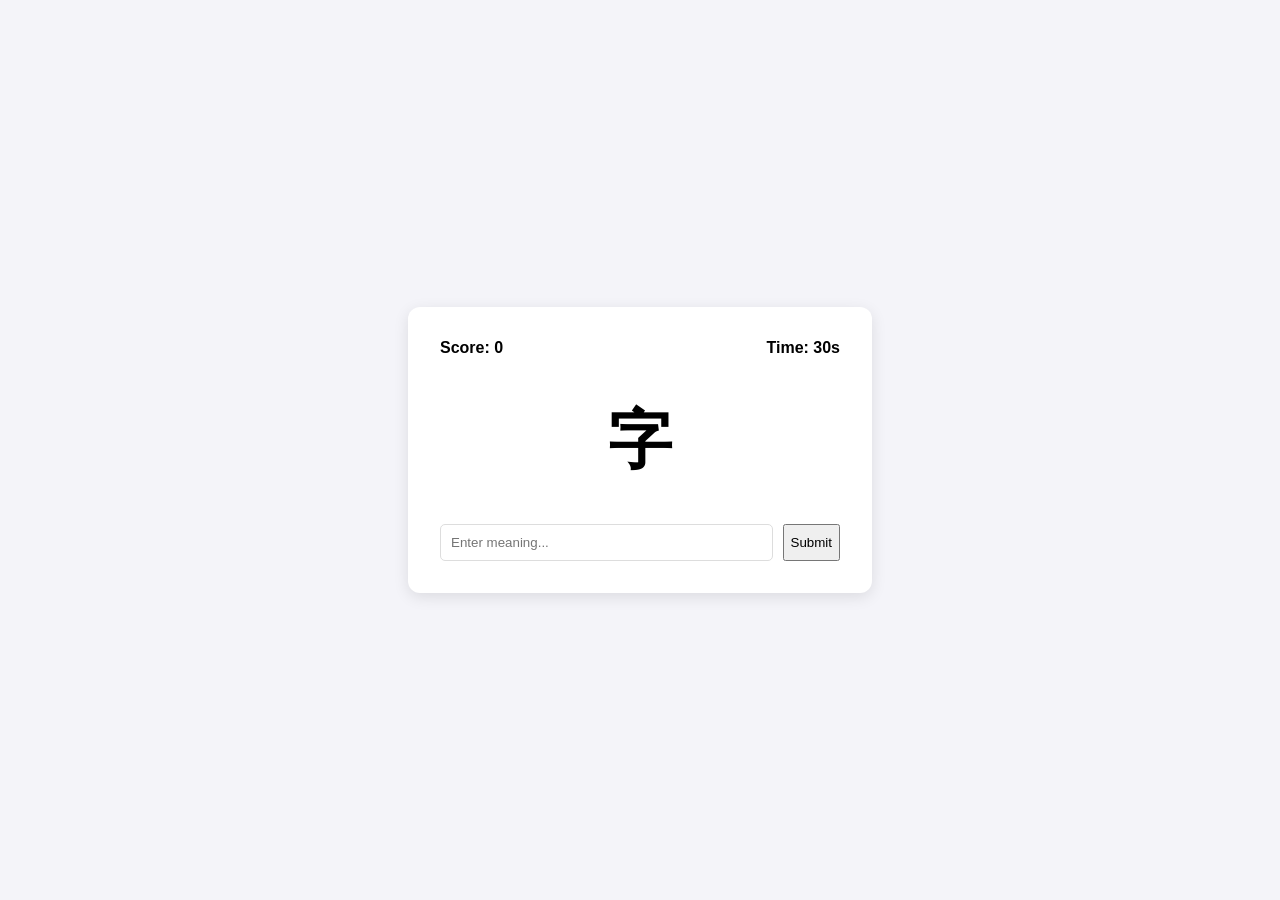
==== index.html @ f45f317e "worked on frontend" ====
<!DOCTYPE html>
<html lang="en">
<head>
    <link rel="stylesheet" href="style.css">
</head>
<body>
    <main class="game-container">
        <header class="status-bar">
            <div id="score">Score: 0</div>
            <div id="timer">Time: 30s</div>
        </header>

        <section class="display-area">
            <h1 id="kanji-display">字</h1>
        </section>

        <section class="input-area">
            <input type="text" id="user-input" placeholder="Enter meaning...">
            <button id="submit-btn">Submit</button>
        </section>
    </main>
</body>
</html>
---- style.css ----
/* Reset basic margins */
body {
    margin: 0;
    display: flex;
    justify-content: center;
    align-items: center;
    height: 100vh;
    background-color: #f4f4f9;
    font-family: sans-serif;
}

/* The central game container */
.game-container {
    width: 90%;
    max-width: 400px;
    background: white;
    padding: 2rem;
    border-radius: 12px;
    box-shadow: 0 4px 15px rgba(0,0,0,0.1);
    display: flex;
    flex-direction: column;
    gap: 20px;
}

.status-bar {
    display: flex;
    justify-content: space-between;
    font-weight: bold;
}

#kanji-display {
    font-size: 4rem;
    text-align: center;
    margin: 20px 0;
}

.input-area {
    display: flex;
    gap: 10px;
}

input {
    flex-grow: 1;
    padding: 10px;
    border: 1px solid #ddd;
    border-radius: 5px;
}
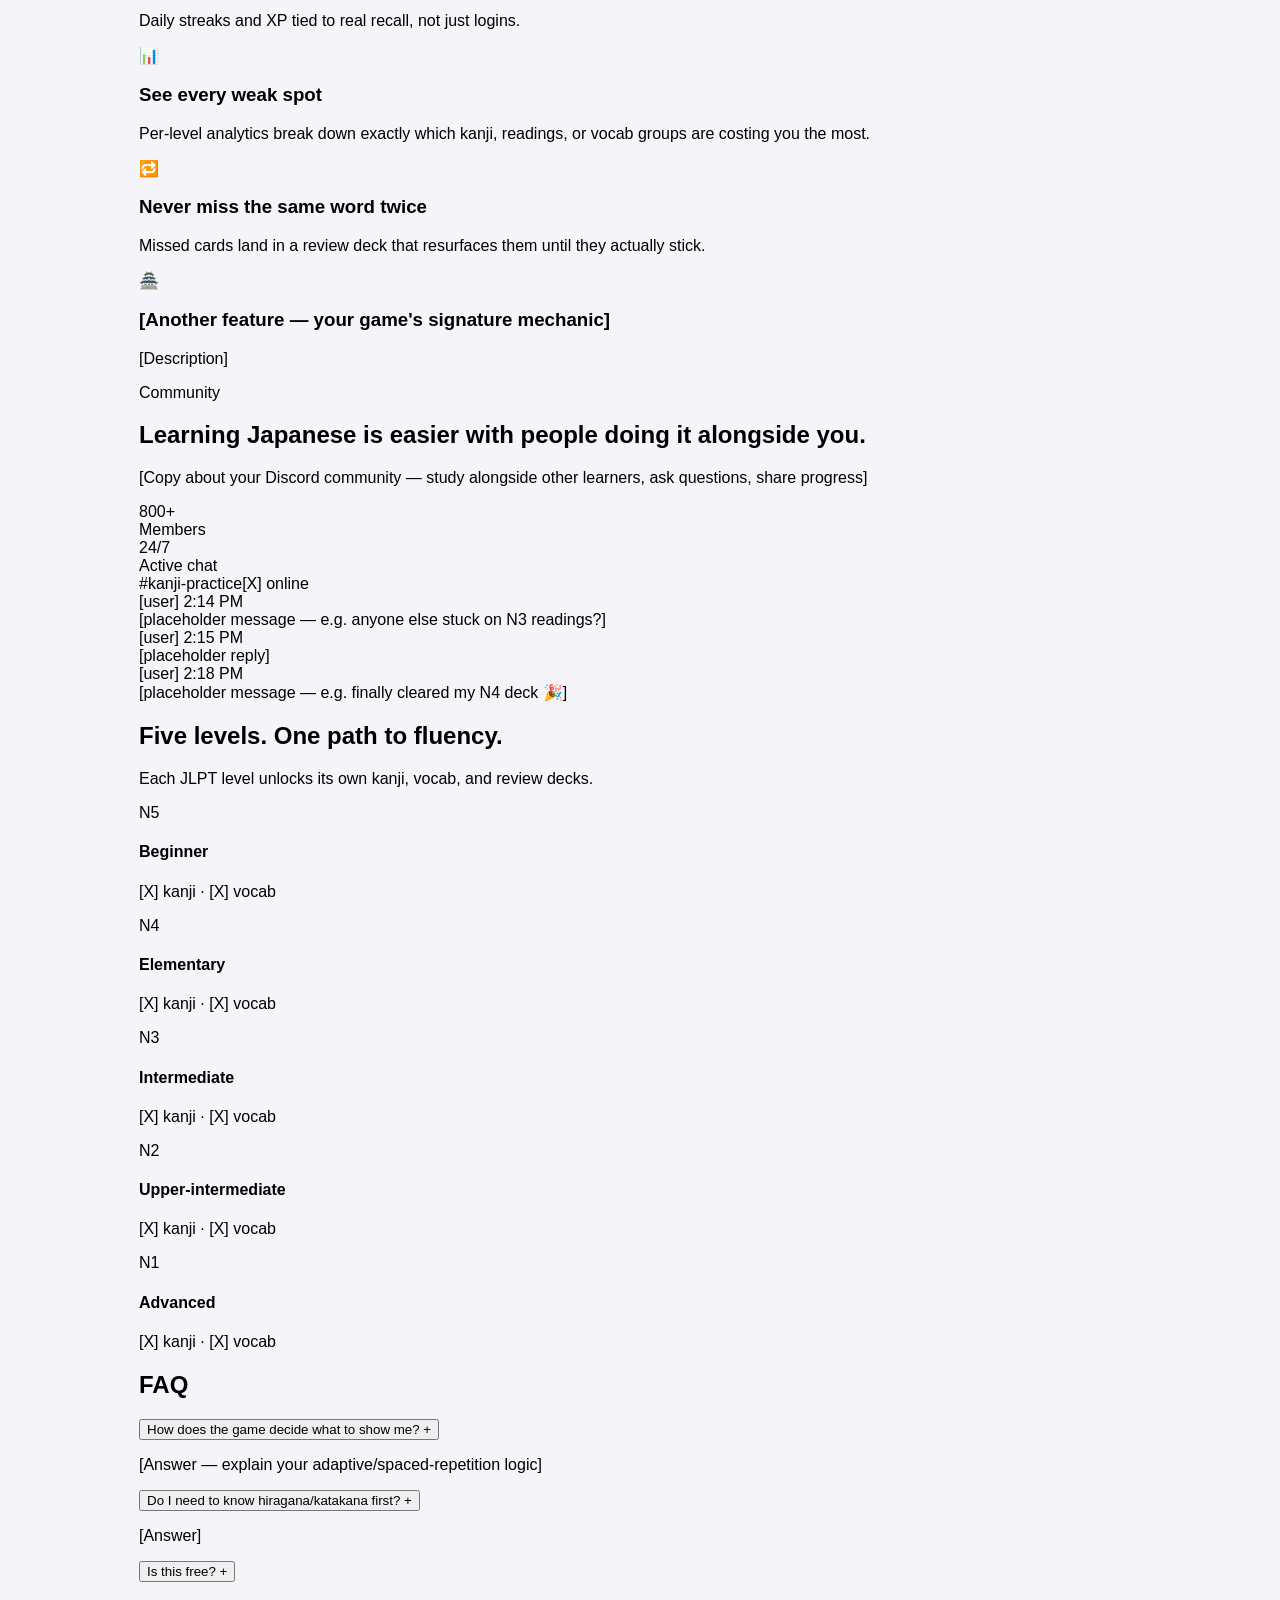
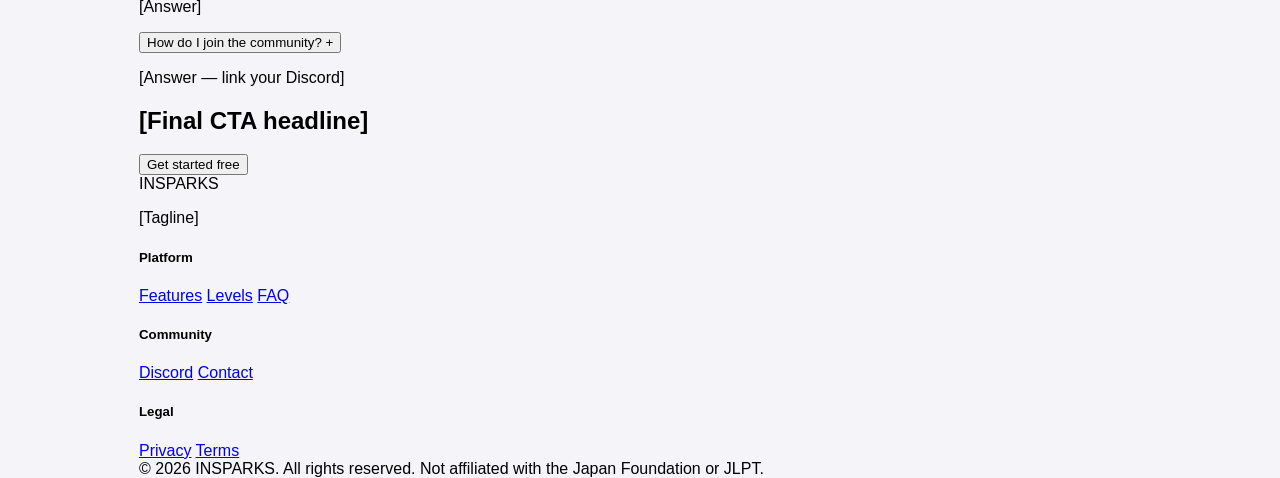
==== commit 480c1b21: "created landing page" ====
--- a/index.html
+++ b/index.html
@@ -1,25 +1,328 @@
 <!DOCTYPE html>
 <html lang="en">
 <head>
-    <link rel="stylesheet" href="style.css">
+<meta charset="UTF-8">
+<meta name="viewport" content="width=device-width, initial-scale=1.0">
+<title>INSPARKS — Learn Japanese, level by level</title>
+<link rel="preconnect" href="https://fonts.googleapis.com">
+<link href="https://fonts.googleapis.com/css2?family=Sora:wght@600;700;800&family=Inter:wght@400;500;600;700&family=JetBrains+Mono:wght@500;700&display=swap" rel="stylesheet">
+<link rel="stylesheet" href="style.css">
 </head>
 <body>
-    <main class="game-container">
-        <header class="status-bar">
-            <div id="score">Score: 0</div>
-            <div id="timer">Time: 30s</div>
-        </header>
-
-        <section class="display-area">
-            <h1 id="kanji-display">字</h1>
-        </section>
-
-        <section class="input-area">
-            <input type="text" id="user-input" placeholder="Enter meaning...">
-            <button id="submit-btn">Submit</button>
-        </section>
-    </main>
+
+<!-- ============================================================
+     LANDING (marketing page) — this whole block hides on
+     "Get Started" click, per your existing main.js logic.
+     Anything wrapped in a dashed box is a placeholder —
+     swap it for your own copy.
+     ============================================================ -->
+<div id="landing">
+
+  <!-- NAVBAR -->
+  <nav class="navbar">
+    <div class="wrap">
+      <div class="logo"><span class="mark">語</span> <span class="placeholder">INSPARKS</span></div>
+      <div class="nav-links">
+        <a href="#features">Features</a>
+        <a href="#community">Community</a>
+        <a href="#levels">Levels</a>
+        <a href="#faq">FAQ</a>
+      </div>
+      <div class="nav-cta">
+        <button class="btn btn-primary get-started-btn" id="get-started-btn">Get Started</button>
+      </div>
+    </div>
+  </nav>
+
+  <!-- HERO -->
+  <section class="hero">
+    <div class="wrap">
+      <div class="eyebrow">JLPT N5 → N1</div>
+      <h1><span class="placeholder">[HERO HEADLINE — e.g. "Learn Japanese the way that actually <span class="accent-word">sticks</span>."]</span></h1>
+      <p class="subhead"><span class="placeholder">[SUBHEAD — one or two sentences on how the game teaches kanji &amp; vocab, adapts to weak spots, and tracks progress across JLPT levels.]</span></p>
+      <div class="hero-cta">
+        <button class="btn btn-primary btn-lg get-started-btn">Start learning free</button>
+        <a href="#features" class="btn btn-ghost btn-lg">See how it works</a>
+      </div>
+      <p class="social-proof">Loved by <strong><span class="placeholder">[X]+</span></strong> learners in our community</p>
+    </div>
+  </section>
+
+  <!-- STAT STRIP -->
+  <section class="stat-strip reveal">
+    <div class="wrap">
+      <div class="stat">
+        <div class="num">2,000+</div>
+        <div class="label">Kanji &amp; vocab cards</div>
+      </div>
+      <div class="stat">
+        <div class="num">N5–N1</div>
+        <div class="label">Full JLPT coverage</div>
+      </div>
+      <div class="stat">
+        <div class="num placeholder">[X]+</div>
+        <div class="label">Active learners</div>
+      </div>
+      <div class="stat">
+        <div class="num">800+</div>
+        <div class="label">Discord community</div>
+      </div>
+    </div>
+  </section>
+
+  <!-- PROGRESS SHOWCASE (equivalent of crackd's score-improvement cards) -->
+  <section class="progress-showcase">
+    <div class="wrap">
+      <div class="section-head reveal">
+        <h2>Where learners go from <em>stuck</em> to <em>fluent</em>.</h2>
+        <p class="placeholder">[Framing line about real progress — swap for your own copy]</p>
+      </div>
+      <div class="marquee reveal">
+        <div class="progress-card">
+          <div class="delta">+420</div>
+          <div class="range">N5 → N2 vocab · 3 months</div>
+          <div class="quote placeholder">"[Placeholder testimonial quote — replace with your own or real learner feedback]"</div>
+          <div class="who"><div class="avatar"></div> <span class="placeholder">[name]</span></div>
+        </div>
+        <div class="progress-card">
+          <div class="delta">+180</div>
+          <div class="range">Kanji mastered · 6 weeks</div>
+          <div class="quote placeholder">"[Placeholder testimonial quote]"</div>
+          <div class="who"><div class="avatar"></div> <span class="placeholder">[name]</span></div>
+        </div>
+        <div class="progress-card">
+          <div class="delta">32-day</div>
+          <div class="range">Study streak</div>
+          <div class="quote placeholder">"[Placeholder testimonial quote]"</div>
+          <div class="who"><div class="avatar"></div> <span class="placeholder">[name]</span></div>
+        </div>
+        <div class="progress-card">
+          <div class="delta">N3 → N1</div>
+          <div class="range">In one year</div>
+          <div class="quote placeholder">"[Placeholder testimonial quote]"</div>
+          <div class="who"><div class="avatar"></div> <span class="placeholder">[name]</span></div>
+        </div>
+      </div>
+    </div>
+  </section>
+
+  <!-- FEATURES -->
+  <section class="features" id="features">
+    <div class="wrap">
+      <div class="section-head reveal">
+        <h2>Everything you need, in one place.</h2>
+        <p class="placeholder">[Section framing — swap for your own copy]</p>
+      </div>
+      <div class="feature-grid reveal">
+        <div class="feature-card wide">
+          <div class="icon-badge">🈶</div>
+          <h3>Kanji &amp; vocab decks, by JLPT level</h3>
+          <p>Structured N5 through N1 decks pulled straight from your own kanji/vocab data — no filler, every card earns its place.</p>
+        </div>
+        <div class="feature-card">
+          <div class="icon-badge">🎯</div>
+          <h3>Adapts to weak spots</h3>
+          <p>Cards you miss come back more often. The deck reshapes itself around what you actually need to drill.</p>
+        </div>
+        <div class="feature-card">
+          <div class="icon-badge">🔥</div>
+          <h3>Streaks that mean something</h3>
+          <p>Daily streaks and XP tied to real recall, not just logins.</p>
+        </div>
+        <div class="feature-card">
+          <div class="icon-badge">📊</div>
+          <h3>See every weak spot</h3>
+          <p>Per-level analytics break down exactly which kanji, readings, or vocab groups are costing you the most.</p>
+        </div>
+        <div class="feature-card">
+          <div class="icon-badge">🔁</div>
+          <h3>Never miss the same word twice</h3>
+          <p>Missed cards land in a review deck that resurfaces them until they actually stick.</p>
+        </div>
+        <div class="feature-card wide placeholder">
+          <div class="icon-badge">🏯</div>
+          <h3>[Another feature — your game's signature mechanic]</h3>
+          <p>[Description]</p>
+        </div>
+      </div>
+    </div>
+  </section>
+
+  <!-- COMMUNITY -->
+  <section class="community" id="community">
+    <div class="wrap">
+      <div class="community-grid">
+        <div class="community-copy reveal">
+          <div class="eyebrow">Community</div>
+          <h2>Learning Japanese is easier with people doing it alongside you.</h2>
+          <p class="placeholder">[Copy about your Discord community — study alongside other learners, ask questions, share progress]</p>
+          <div class="community-stats">
+            <div><div class="num">800+</div><div class="label">Members</div></div>
+            <div><div class="num">24/7</div><div class="label">Active chat</div></div>
+          </div>
+        </div>
+        <div class="mock-window reveal">
+          <div class="mock-header"><span><span class="live-dot"></span>#kanji-practice</span><span class="placeholder">[X] online</span></div>
+          <div class="mock-body">
+            <div class="chat-msg">
+              <div class="avatar"></div>
+              <div class="bubble">
+                <div class="name placeholder">[user] <span>2:14 PM</span></div>
+                <div class="text placeholder">[placeholder message — e.g. anyone else stuck on N3 readings?]</div>
+              </div>
+            </div>
+            <div class="chat-msg">
+              <div class="avatar"></div>
+              <div class="bubble">
+                <div class="name placeholder">[user] <span>2:15 PM</span></div>
+                <div class="text placeholder">[placeholder reply]</div>
+              </div>
+            </div>
+            <div class="chat-msg">
+              <div class="avatar"></div>
+              <div class="bubble">
+                <div class="name placeholder">[user] <span>2:18 PM</span></div>
+                <div class="text placeholder">[placeholder message — e.g. finally cleared my N4 deck 🎉]</div>
+              </div>
+            </div>
+          </div>
+        </div>
+      </div>
+    </div>
+  </section>
+
+  <!-- LEVELS (progression tiers — replaces crackd's pricing) -->
+  <section class="levels" id="levels">
+    <div class="wrap">
+      <div class="section-head reveal">
+        <h2>Five levels. One path to fluency.</h2>
+        <p>Each JLPT level unlocks its own kanji, vocab, and review decks.</p>
+      </div>
+      <div class="level-grid reveal">
+        <div class="level-card">
+          <div class="badge">N5</div>
+          <h4>Beginner</h4>
+          <p class="placeholder">[X] kanji · [X] vocab</p>
+        </div>
+        <div class="level-card">
+          <div class="badge">N4</div>
+          <h4>Elementary</h4>
+          <p class="placeholder">[X] kanji · [X] vocab</p>
+        </div>
+        <div class="level-card">
+          <div class="badge">N3</div>
+          <h4>Intermediate</h4>
+          <p class="placeholder">[X] kanji · [X] vocab</p>
+        </div>
+        <div class="level-card">
+          <div class="badge">N2</div>
+          <h4>Upper-intermediate</h4>
+          <p class="placeholder">[X] kanji · [X] vocab</p>
+        </div>
+        <div class="level-card">
+          <div class="badge">N1</div>
+          <h4>Advanced</h4>
+          <p class="placeholder">[X] kanji · [X] vocab</p>
+        </div>
+      </div>
+    </div>
+  </section>
+
+  <!-- FAQ -->
+  <section class="faq" id="faq">
+    <div class="wrap">
+      <div class="section-head reveal">
+        <h2>FAQ</h2>
+      </div>
+      <div class="faq-list reveal">
+        <div class="faq-item open">
+          <button class="faq-question">How does the game decide what to show me? <span class="icon">+</span></button>
+          <div class="faq-answer"><p class="placeholder">[Answer — explain your adaptive/spaced-repetition logic]</p></div>
+        </div>
+        <div class="faq-item">
+          <button class="faq-question">Do I need to know hiragana/katakana first? <span class="icon">+</span></button>
+          <div class="faq-answer"><p class="placeholder">[Answer]</p></div>
+        </div>
+        <div class="faq-item">
+          <button class="faq-question">Is this free? <span class="icon">+</span></button>
+          <div class="faq-answer"><p class="placeholder">[Answer]</p></div>
+        </div>
+        <div class="faq-item">
+          <button class="faq-question">How do I join the community? <span class="icon">+</span></button>
+          <div class="faq-answer"><p class="placeholder">[Answer — link your Discord]</p></div>
+        </div>
+      </div>
+    </div>
+  </section>
+
+  <!-- FINAL CTA -->
+  <section class="final-cta reveal">
+    <div class="wrap">
+      <h2 class="placeholder">[Final CTA headline]</h2>
+      <button class="btn btn-primary btn-lg get-started-btn">Get started free</button>
+    </div>
+  </section>
+
+  <!-- FOOTER -->
+  <footer>
+    <div class="wrap">
+      <div class="footer-grid">
+        <div>
+          <div class="logo placeholder">INSPARKS</div>
+          <p class="placeholder">[Tagline]</p>
+        </div>
+        <div class="footer-col">
+          <h5>Platform</h5>
+          <a href="#features">Features</a>
+          <a href="#levels">Levels</a>
+          <a href="#faq">FAQ</a>
+        </div>
+        <div class="footer-col">
+          <h5>Community</h5>
+          <a href="#">Discord</a>
+          <a href="#">Contact</a>
+        </div>
+        <div class="footer-col">
+          <h5>Legal</h5>
+          <a href="#">Privacy</a>
+          <a href="#">Terms</a>
+        </div>
+      </div>
+      <div class="footer-bottom">
+        <span class="placeholder">© 2026 INSPARKS. All rights reserved.</span>
+        <span>Not affiliated with the Japan Foundation or JLPT.</span>
+      </div>
+    </div>
+  </footer>
+
+</div>
+
+<!-- ============================================================
+     LEVEL SELECT — merge with whatever you already have here.
+     Kept minimal so it doesn't clash with your existing markup.
+     ============================================================ -->
+<div id="levelSelect" style="display:none;">
+  <div class="wrap" style="padding: 60px 24px; text-align:center;">
+    <h2 style="font-family:var(--font-display); margin-bottom: 30px;">Choose your level</h2>
+    <div class="level-grid" style="max-width:700px; margin:0 auto;">
+      <div class="level-card" style="cursor:pointer;" onclick="loadGame('N5')"><div class="badge">N5</div><h4>Beginner</h4></div>
+      <div class="level-card" style="cursor:pointer;" onclick="loadGame('N4')"><div class="badge">N4</div><h4>Elementary</h4></div>
+      <div class="level-card" style="cursor:pointer;" onclick="loadGame('N3')"><div class="badge">N3</div><h4>Intermediate</h4></div>
+      <div class="level-card" style="cursor:pointer;" onclick="loadGame('N2')"><div class="badge">N2</div><h4>Upper-int.</h4></div>
+      <div class="level-card" style="cursor:pointer;" onclick="loadGame('N1')"><div class="badge">N1</div><h4>Advanced</h4></div>
+    </div>
+  </div>
+</div>
+
+<!-- ============================================================
+     GAME UI — your actual kanji/vocab practice screen goes here
+     ============================================================ -->
+<div id="gameUI" style="display:none;">
+  <div class="wrap" style="padding: 60px 24px;">
+    <p style="color:var(--text-secondary);">[Game UI placeholder — your fetch/practice logic renders here]</p>
+  </div>
+</div>
+
+<script src="main.js"></script>
 </body>
-</html>
-       
-
+</html>
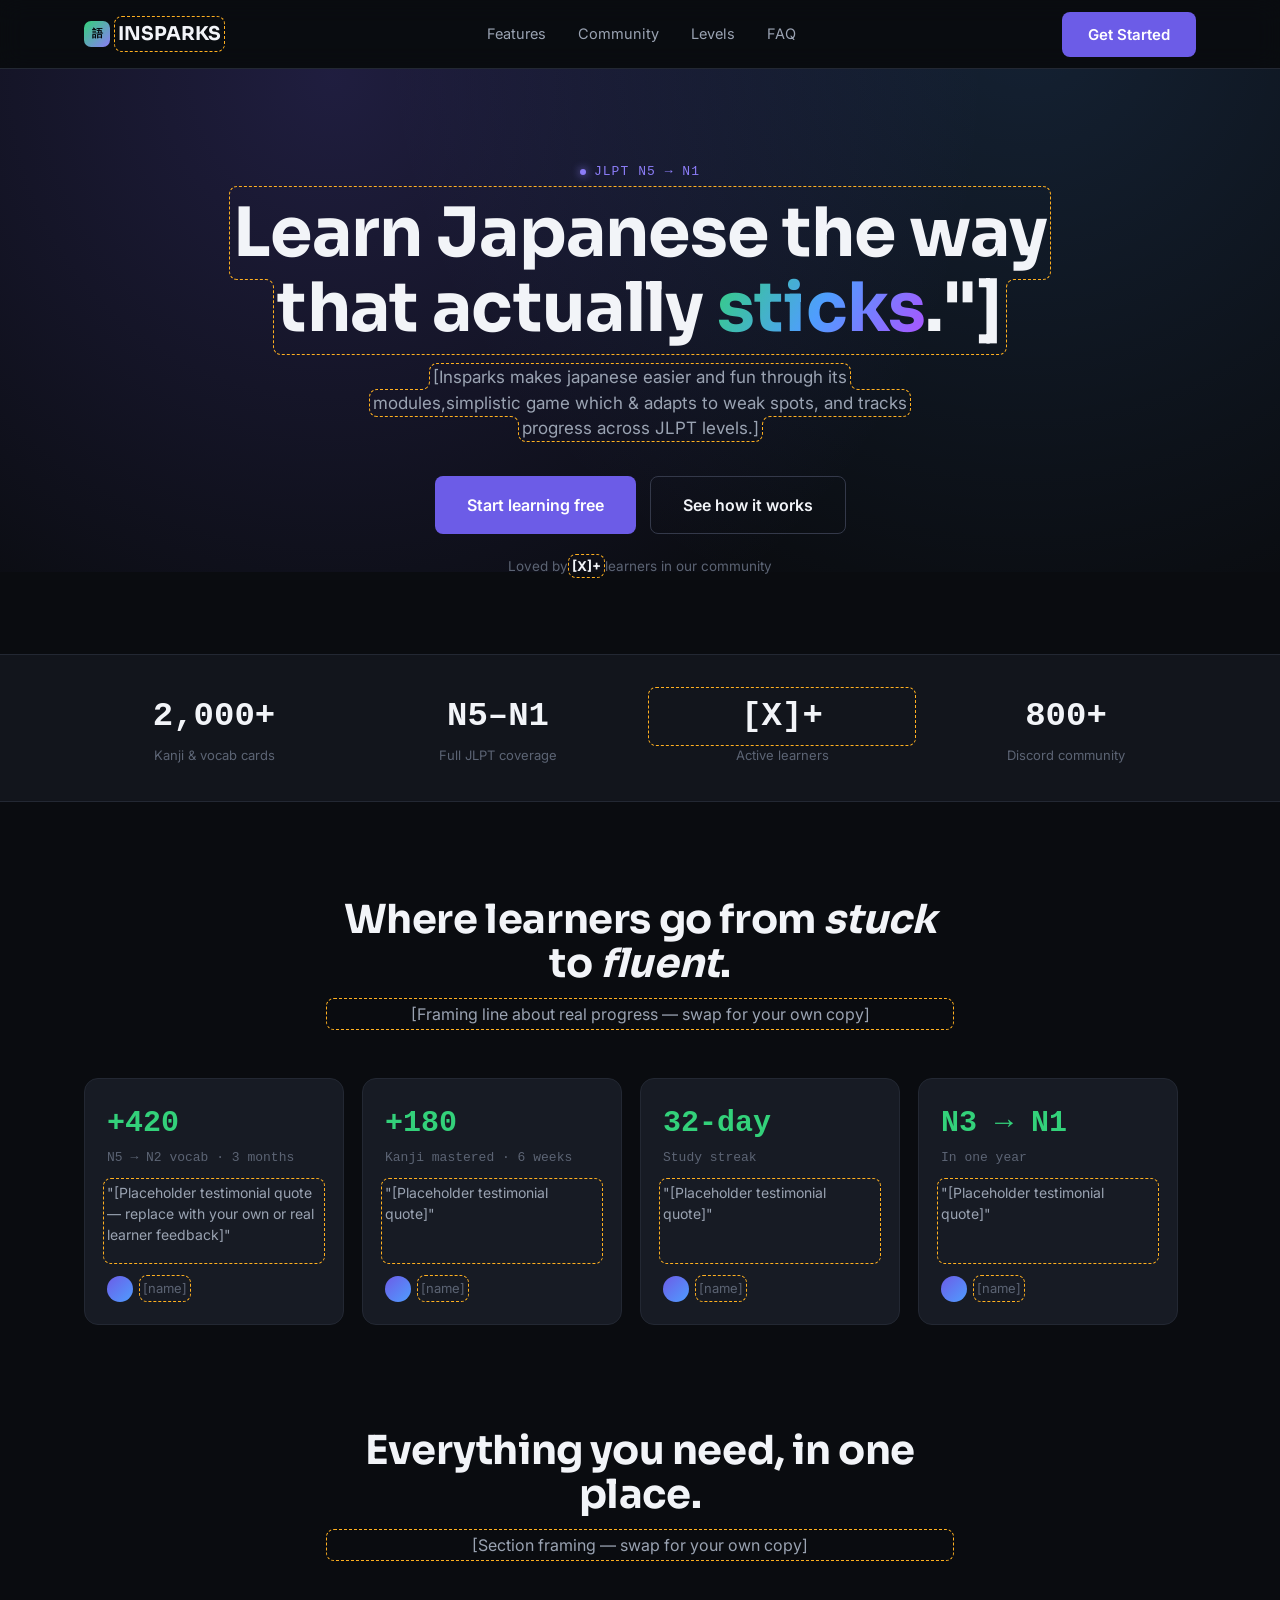
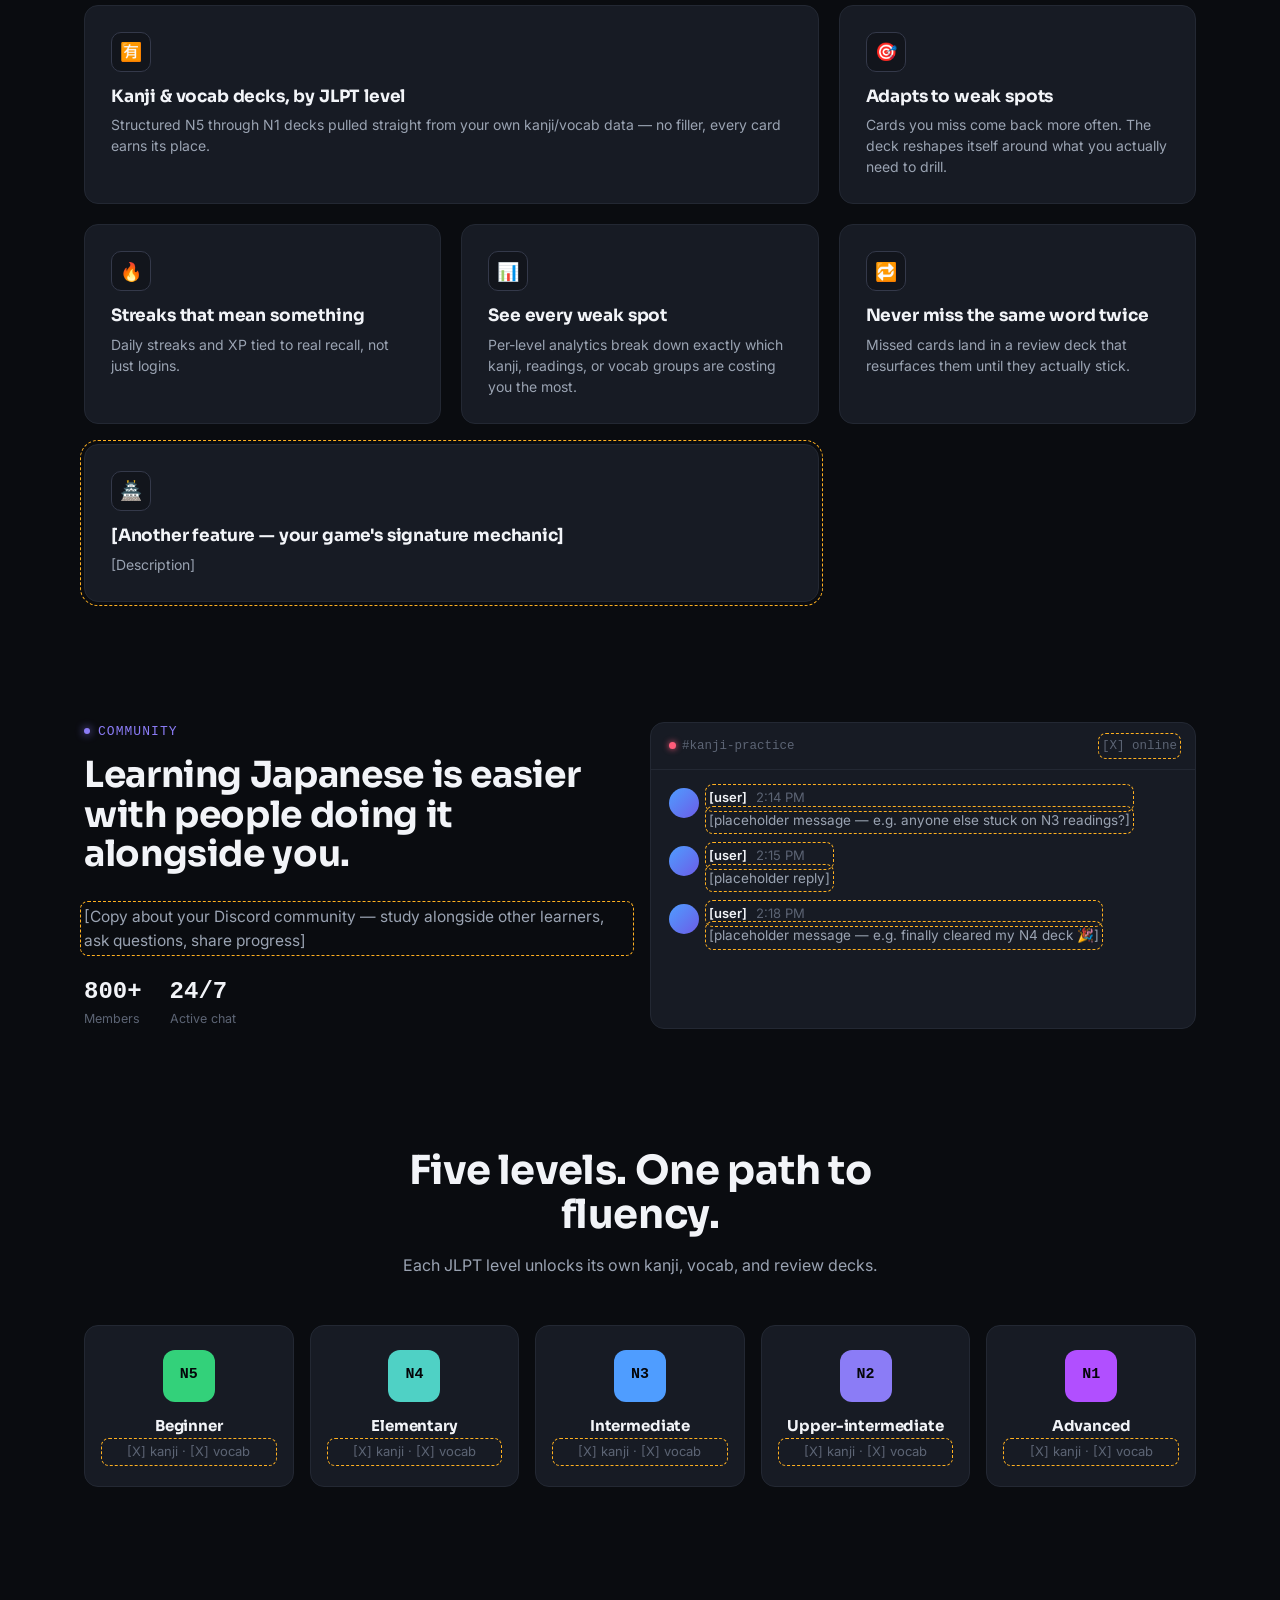
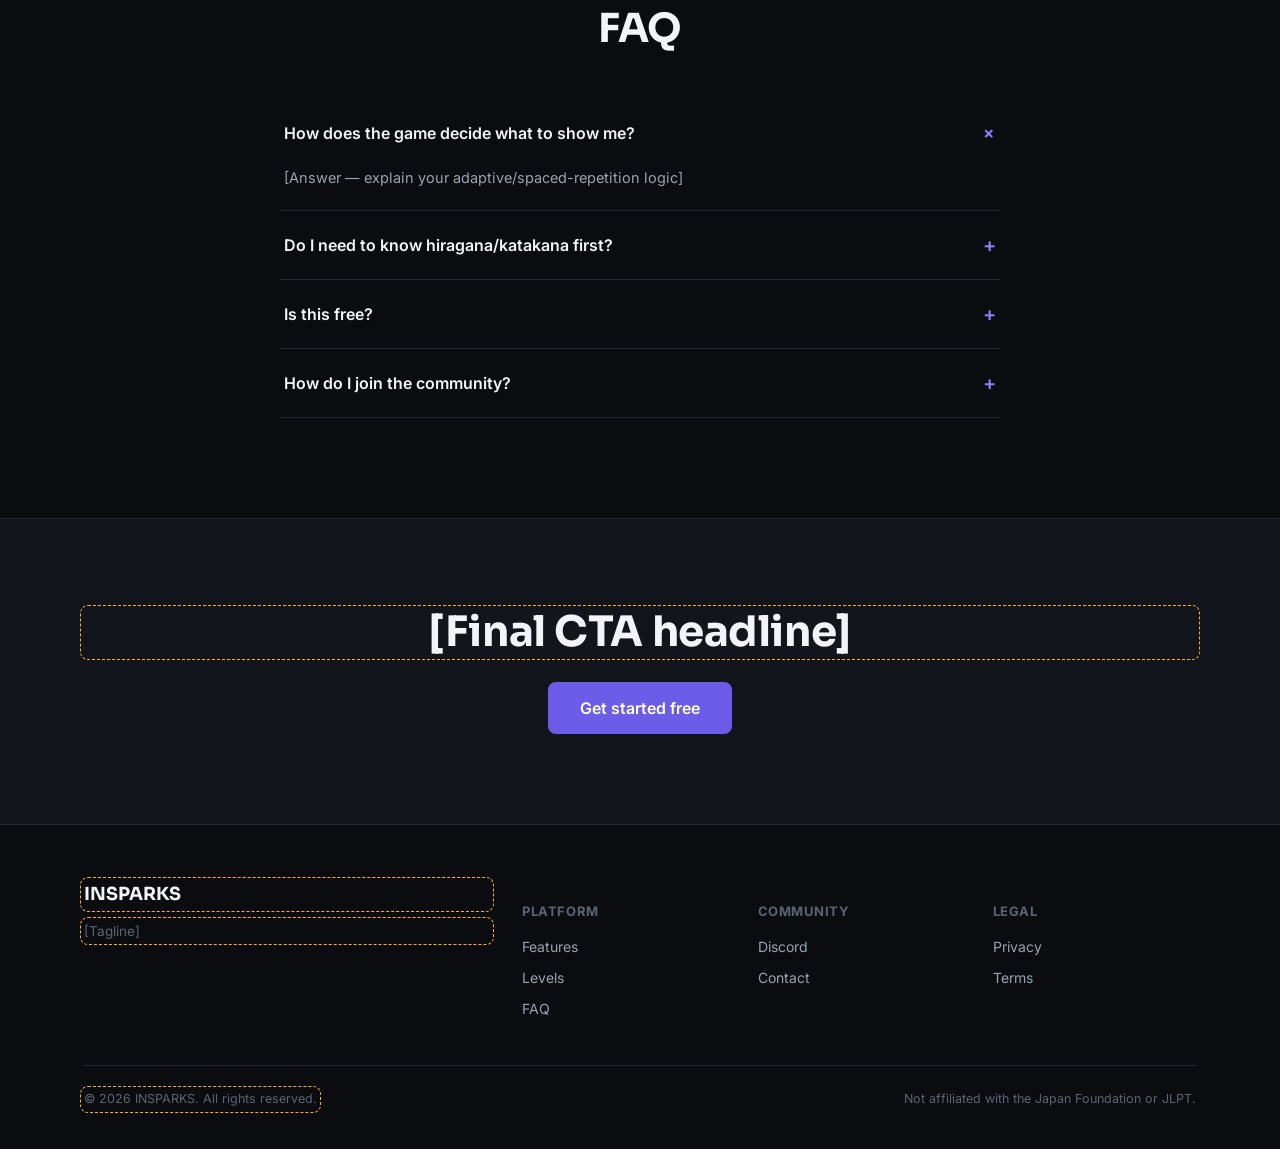
==== commit 399d7004: "prototype landing page{in progress}" ====
--- a/index.html
+++ b/index.html
@@ -38,8 +38,8 @@
   <section class="hero">
     <div class="wrap">
       <div class="eyebrow">JLPT N5 → N1</div>
-      <h1><span class="placeholder">[HERO HEADLINE — e.g. "Learn Japanese the way that actually <span class="accent-word">sticks</span>."]</span></h1>
-      <p class="subhead"><span class="placeholder">[SUBHEAD — one or two sentences on how the game teaches kanji &amp; vocab, adapts to weak spots, and tracks progress across JLPT levels.]</span></p>
+      <h1><span class="placeholder">Learn Japanese the way that actually <span class="accent-word">sticks</span>."]</span></h1>
+      <p class="subhead"><span class="placeholder">[Insparks makes japanese easier and fun through its modules,simplistic game which &amp; adapts to weak spots, and tracks progress across JLPT levels.]</span></p>
       <div class="hero-cta">
         <button class="btn btn-primary btn-lg get-started-btn">Start learning free</button>
         <a href="#features" class="btn btn-ghost btn-lg">See how it works</a>
--- a/style.css
+++ b/style.css
@@ -1,47 +1,500 @@
-/* Reset basic margins */
+/* ==========================================================================
+   DESIGN TOKENS
+   ========================================================================== */
+:root {
+  /* surfaces */
+  --bg:            #0A0C10;
+  --bg-elevated:   #12151C;
+  --bg-card:       #171B24;
+  --bg-card-hover: #1D2230;
+  --border:        #232833;
+  --border-bright: #34394A;
+
+  /* text */
+  --text-primary:   #F2F4F8;
+  --text-secondary: #9AA3B2;
+  --text-tertiary:  #5C6474;
+
+  /* accents */
+  --accent:         #6C5CE7;
+  --accent-bright:  #8B7CF6;
+  --accent-gold:    #FFB020;
+  --accent-green:   #33D17A;
+  --accent-red:     #FF5C7A;
+
+  /* JLPT level gradient */
+  --n5: #33D17A;
+  --n4: #4FD1C5;
+  --n3: #4F9DFF;
+  --n2: #8B7CF6;
+  --n1: #B14FFF;
+
+  /* type */
+  --font-display: 'Sora', sans-serif;
+  --font-body: 'Inter', sans-serif;
+  --font-mono: 'JetBrains Mono', monospace;
+
+  /* layout */
+  --max-width: 1160px;
+  --radius-sm: 8px;
+  --radius-md: 14px;
+  --radius-lg: 22px;
+}
+
+* { box-sizing: border-box; }
+html { scroll-behavior: smooth; }
+
 body {
-    margin: 0;
-    display: flex;
-    justify-content: center;
-    align-items: center;
-    height: 100vh;
-    background-color: #f4f4f9;
-    font-family: sans-serif;
-}
-
-/* The central game container */
-.game-container {
-    width: 90%;
-    max-width: 400px;
-    background: white;
-    padding: 2rem;
-    border-radius: 12px;
-    box-shadow: 0 4px 15px rgba(0,0,0,0.1);
-    display: flex;
-    flex-direction: column;
-    gap: 20px;
-}
-
-.status-bar {
-    display: flex;
-    justify-content: space-between;
-    font-weight: bold;
-}
-
-#kanji-display {
-    font-size: 4rem;
-    text-align: center;
-    margin: 20px 0;
-}
-
-.input-area {
-    display: flex;
-    gap: 10px;
-}
-
-input {
-    flex-grow: 1;
-    padding: 10px;
-    border: 1px solid #ddd;
-    border-radius: 5px;
+  margin: 0;
+  background: var(--bg);
+  color: var(--text-primary);
+  font-family: var(--font-body);
+  line-height: 1.5;
+  -webkit-font-smoothing: antialiased;
+}
+
+img { max-width: 100%; display: block; }
+a { color: inherit; text-decoration: none; }
+
+.wrap {
+  max-width: var(--max-width);
+  margin: 0 auto;
+  padding: 0 24px;
+}
+
+section { position: relative; }
+
+h1, h2, h3, h4 {
+  font-family: var(--font-display);
+  font-weight: 700;
+  line-height: 1.1;
+  margin: 0;
+  letter-spacing: -0.01em;
+}
+
+.eyebrow {
+  font-family: var(--font-mono);
+  font-size: 13px;
+  letter-spacing: 0.08em;
+  text-transform: uppercase;
+  color: var(--accent-bright);
+  display: inline-flex;
+  align-items: center;
+  gap: 8px;
+  margin-bottom: 14px;
+}
+.eyebrow::before {
+  content: '';
+  width: 6px;
+  height: 6px;
+  border-radius: 50%;
+  background: var(--accent-bright);
+  box-shadow: 0 0 8px var(--accent-bright);
+}
+
+.placeholder {
+  outline: 1px dashed var(--accent-gold);
+  outline-offset: 3px;
+  border-radius: 4px;
+}
+
+/* BUTTONS */
+.btn {
+  font-family: var(--font-body);
+  font-weight: 600;
+  font-size: 15px;
+  padding: 13px 26px;
+  border-radius: var(--radius-sm);
+  border: none;
+  cursor: pointer;
+  display: inline-flex;
+  align-items: center;
+  gap: 8px;
+  transition: transform 0.15s ease, box-shadow 0.15s ease, background 0.15s ease;
+}
+.btn:active { transform: scale(0.97); }
+
+.btn-primary {
+  background: var(--accent);
+  color: #fff;
+}
+.btn-primary:hover {
+  background: var(--accent-bright);
+  box-shadow: 0 8px 24px -6px rgba(108, 92, 231, 0.55);
+}
+
+.btn-ghost {
+  background: transparent;
+  color: var(--text-primary);
+  border: 1px solid var(--border-bright);
+}
+.btn-ghost:hover { background: var(--bg-card); border-color: var(--accent); }
+.btn-lg { padding: 16px 32px; font-size: 16px; }
+
+/* NAVBAR */
+.navbar {
+  position: sticky;
+  top: 0;
+  z-index: 100;
+  backdrop-filter: blur(12px);
+  background: rgba(10, 12, 16, 0.75);
+  border-bottom: 1px solid var(--border);
+}
+.navbar .wrap {
+  display: flex;
+  align-items: center;
+  justify-content: space-between;
+  height: 68px;
+}
+.navbar .logo {
+  font-family: var(--font-display);
+  font-weight: 700;
+  font-size: 19px;
+  display: flex;
+  align-items: center;
+  gap: 8px;
+}
+.navbar .logo .mark {
+  width: 26px; height: 26px;
+  border-radius: 7px;
+  background: linear-gradient(135deg, var(--n5), var(--n2));
+  display: flex; align-items: center; justify-content: center;
+  font-family: var(--font-mono);
+  font-size: 11px;
+  color: #05060A;
+  font-weight: 700;
+}
+.navbar .nav-links {
+  display: flex;
+  gap: 32px;
+  font-size: 14.5px;
+  color: var(--text-secondary);
+}
+.navbar .nav-links a:hover { color: var(--text-primary); }
+.navbar .nav-cta { display: flex; align-items: center; gap: 14px; }
+
+@media (max-width: 860px) {
+  .navbar .nav-links { display: none; }
+}
+
+/* HERO */
+.hero {
+  padding: 88px 0 64px;
+  text-align: center;
+  overflow: hidden;
+}
+.hero::before {
+  content: '';
+  position: absolute;
+  inset: -20% -10% auto -10%;
+  height: 620px;
+  background:
+    radial-gradient(circle at 30% 20%, rgba(108,92,231,0.22), transparent 55%),
+    radial-gradient(circle at 75% 10%, rgba(79,157,255,0.15), transparent 50%);
+  pointer-events: none;
+  z-index: -1;
+}
+.hero h1 {
+  font-size: clamp(38px, 6vw, 68px);
+  max-width: 820px;
+  margin: 0 auto 20px;
+}
+.hero h1 .accent-word {
+  background: linear-gradient(120deg, var(--n5), var(--n3), var(--n1));
+  -webkit-background-clip: text;
+  background-clip: text;
+  color: transparent;
+}
+.hero .subhead {
+  max-width: 560px;
+  margin: 0 auto 34px;
+  color: var(--text-secondary);
+  font-size: 17px;
+}
+.hero .hero-cta { display: flex; gap: 14px; justify-content: center; flex-wrap: wrap; }
+.hero .social-proof {
+  margin-top: 22px;
+  font-size: 13.5px;
+  color: var(--text-tertiary);
+}
+.hero .social-proof strong { color: var(--text-primary); }
+
+/* STAT STRIP */
+.stat-strip {
+  border-top: 1px solid var(--border);
+  border-bottom: 1px solid var(--border);
+  background: var(--bg-elevated);
+}
+.stat-strip .wrap {
+  display: grid;
+  grid-template-columns: repeat(4, 1fr);
+  gap: 24px;
+  padding: 36px 24px;
+}
+.stat-strip .stat { text-align: center; }
+.stat-strip .stat .num {
+  font-family: var(--font-mono);
+  font-size: clamp(24px, 3vw, 34px);
+  font-weight: 700;
+  color: var(--text-primary);
+}
+.stat-strip .stat .label {
+  font-size: 13px;
+  color: var(--text-tertiary);
+  margin-top: 4px;
+}
+@media (max-width: 700px) {
+  .stat-strip .wrap { grid-template-columns: repeat(2, 1fr); }
+}
+
+/* PROGRESS SHOWCASE */
+.progress-showcase { padding: 96px 0 40px; }
+.section-head { text-align: center; max-width: 620px; margin: 0 auto 48px; }
+.section-head h2 { font-size: clamp(28px, 4vw, 40px); margin-bottom: 14px; }
+.section-head p { color: var(--text-secondary); font-size: 16px; }
+
+.marquee {
+  display: flex;
+  gap: 18px;
+  overflow-x: auto;
+  padding: 4px 24px 24px;
+  scroll-snap-type: x mandatory;
+}
+.marquee::-webkit-scrollbar { height: 6px; }
+.marquee::-webkit-scrollbar-thumb { background: var(--border-bright); border-radius: 3px; }
+
+.progress-card {
+  flex: 0 0 260px;
+  scroll-snap-align: start;
+  background: var(--bg-card);
+  border: 1px solid var(--border);
+  border-radius: var(--radius-md);
+  padding: 22px;
+}
+.progress-card .delta {
+  font-family: var(--font-mono);
+  font-size: 30px;
+  font-weight: 700;
+  color: var(--accent-green);
+}
+.progress-card .range {
+  font-family: var(--font-mono);
+  font-size: 13px;
+  color: var(--text-tertiary);
+  margin: 2px 0 14px;
+}
+.progress-card .quote {
+  font-size: 14px;
+  color: var(--text-secondary);
+  margin-bottom: 16px;
+  min-height: 78px;
+}
+.progress-card .who {
+  display: flex; align-items: center; gap: 10px;
+  font-size: 13px; color: var(--text-tertiary);
+}
+.progress-card .who .avatar {
+  width: 26px; height: 26px; border-radius: 50%;
+  background: linear-gradient(135deg, var(--accent), var(--n3));
+}
+
+/* FEATURES GRID */
+.features { padding: 40px 0 100px; }
+.feature-grid {
+  display: grid;
+  grid-template-columns: repeat(3, 1fr);
+  gap: 20px;
+}
+.feature-card {
+  background: var(--bg-card);
+  border: 1px solid var(--border);
+  border-radius: var(--radius-md);
+  padding: 26px;
+  transition: border-color 0.2s ease, transform 0.2s ease;
+}
+.feature-card:hover { border-color: var(--accent); transform: translateY(-3px); }
+.feature-card .icon-badge {
+  width: 40px; height: 40px;
+  border-radius: 10px;
+  background: var(--bg-elevated);
+  border: 1px solid var(--border-bright);
+  display: flex; align-items: center; justify-content: center;
+  font-size: 18px;
+  margin-bottom: 16px;
+}
+.feature-card h3 { font-size: 17px; margin-bottom: 8px; }
+.feature-card p { font-size: 14px; color: var(--text-secondary); margin: 0; }
+.feature-card.wide { grid-column: span 2; }
+
+@media (max-width: 900px) {
+  .feature-grid { grid-template-columns: 1fr 1fr; }
+  .feature-card.wide { grid-column: span 2; }
+}
+@media (max-width: 600px) {
+  .feature-grid { grid-template-columns: 1fr; }
+  .feature-card.wide { grid-column: span 1; }
+}
+
+/* COMMUNITY SECTION */
+.community { padding: 20px 0 100px; }
+.community-grid {
+  display: grid;
+  grid-template-columns: 1fr 1fr;
+  gap: 20px;
+}
+.mock-window {
+  background: var(--bg-card);
+  border: 1px solid var(--border);
+  border-radius: var(--radius-md);
+  overflow: hidden;
+}
+.mock-window .mock-header {
+  padding: 14px 18px;
+  border-bottom: 1px solid var(--border);
+  font-family: var(--font-mono);
+  font-size: 12.5px;
+  color: var(--text-tertiary);
+  display: flex; align-items: center; justify-content: space-between;
+}
+.mock-window .mock-header .live-dot {
+  width: 7px; height: 7px; border-radius: 50%;
+  background: var(--accent-red);
+  display: inline-block; margin-right: 6px;
+  box-shadow: 0 0 6px var(--accent-red);
+}
+.mock-window .mock-body { padding: 18px; }
+.chat-msg { display: flex; gap: 10px; margin-bottom: 16px; }
+.chat-msg .avatar {
+  width: 30px; height: 30px; border-radius: 50%; flex: none;
+  background: linear-gradient(135deg, var(--n3), var(--accent));
+}
+.chat-msg .bubble .name { font-size: 13px; font-weight: 600; margin-bottom: 2px; }
+.chat-msg .bubble .name span { color: var(--text-tertiary); font-weight: 400; margin-left: 6px; }
+.chat-msg .bubble .text { font-size: 13.5px; color: var(--text-secondary); }
+
+.community-copy { display: flex; flex-direction: column; justify-content: center; }
+.community-copy h2 { font-size: clamp(26px, 3.6vw, 36px); margin-bottom: 16px; }
+.community-copy p { color: var(--text-secondary); font-size: 15.5px; margin-bottom: 22px; }
+.community-stats { display: flex; gap: 28px; }
+.community-stats .num { font-family: var(--font-mono); font-size: 24px; font-weight: 700; }
+.community-stats .label { font-size: 12.5px; color: var(--text-tertiary); }
+
+@media (max-width: 860px) {
+  .community-grid { grid-template-columns: 1fr; }
+}
+
+/* LEVELS (replaces pricing tiers) */
+.levels { padding: 20px 0 100px; }
+.level-grid {
+  display: grid;
+  grid-template-columns: repeat(5, 1fr);
+  gap: 16px;
+}
+.level-card {
+  background: var(--bg-card);
+  border: 1px solid var(--border);
+  border-radius: var(--radius-md);
+  padding: 24px 20px;
+  text-align: center;
+}
+.level-card .badge {
+  width: 52px; height: 52px;
+  border-radius: 12px;
+  margin: 0 auto 16px;
+  display: flex; align-items: center; justify-content: center;
+  font-family: var(--font-mono);
+  font-weight: 700;
+  font-size: 15px;
+  color: #05060A;
+}
+.level-card:nth-child(1) .badge { background: var(--n5); }
+.level-card:nth-child(2) .badge { background: var(--n4); }
+.level-card:nth-child(3) .badge { background: var(--n3); }
+.level-card:nth-child(4) .badge { background: var(--n2); }
+.level-card:nth-child(5) .badge { background: var(--n1); }
+.level-card h4 { font-size: 15px; margin-bottom: 8px; }
+.level-card p { font-size: 13px; color: var(--text-tertiary); margin: 0; }
+
+@media (max-width: 900px) {
+  .level-grid { grid-template-columns: repeat(3, 1fr); }
+}
+@media (max-width: 600px) {
+  .level-grid { grid-template-columns: repeat(2, 1fr); }
+}
+
+/* FAQ */
+.faq { padding: 20px 0 100px; }
+.faq-list { max-width: 720px; margin: 0 auto; }
+.faq-item { border-bottom: 1px solid var(--border); }
+.faq-question {
+  width: 100%;
+  background: none;
+  border: none;
+  color: var(--text-primary);
+  font-family: var(--font-body);
+  font-size: 16px;
+  font-weight: 600;
+  text-align: left;
+  padding: 22px 4px;
+  display: flex;
+  justify-content: space-between;
+  align-items: center;
+  cursor: pointer;
+}
+.faq-question .icon { transition: transform 0.2s ease; color: var(--accent-bright); font-size: 20px; }
+.faq-item.open .faq-question .icon { transform: rotate(45deg); }
+.faq-answer {
+  max-height: 0;
+  overflow: hidden;
+  transition: max-height 0.25s ease;
+  font-size: 14.5px;
+  color: var(--text-secondary);
+}
+.faq-item.open .faq-answer { max-height: 240px; }
+.faq-answer p { padding: 0 4px 22px; margin: 0; }
+
+/* FINAL CTA */
+.final-cta {
+  padding: 90px 0;
+  text-align: center;
+  background: var(--bg-elevated);
+  border-top: 1px solid var(--border);
+  border-bottom: 1px solid var(--border);
+}
+.final-cta h2 { font-size: clamp(28px, 4vw, 42px); margin-bottom: 26px; }
+
+/* FOOTER */
+footer { padding: 56px 0 40px; }
+.footer-grid {
+  display: grid;
+  grid-template-columns: 2fr 1fr 1fr 1fr;
+  gap: 32px;
+  padding-bottom: 36px;
+  border-bottom: 1px solid var(--border);
+}
+.footer-grid .logo { font-family: var(--font-display); font-weight: 700; font-size: 18px; margin-bottom: 10px; }
+.footer-grid p { color: var(--text-tertiary); font-size: 13.5px; }
+.footer-col h5 { font-size: 13px; color: var(--text-tertiary); margin-bottom: 14px; letter-spacing: 0.04em; text-transform: uppercase; }
+.footer-col a { display: block; font-size: 14px; color: var(--text-secondary); margin-bottom: 10px; }
+.footer-col a:hover { color: var(--text-primary); }
+.footer-bottom {
+  padding-top: 24px;
+  font-size: 12.5px;
+  color: var(--text-tertiary);
+  display: flex;
+  justify-content: space-between;
+  flex-wrap: wrap;
+  gap: 10px;
+}
+@media (max-width: 700px) {
+  .footer-grid { grid-template-columns: 1fr 1fr; }
+}
+
+/* SCROLL REVEAL */
+.reveal { opacity: 0; transform: translateY(16px); transition: opacity 0.5s ease, transform 0.5s ease; }
+.reveal.in-view { opacity: 1; transform: translateY(0); }
+
+@media (prefers-reduced-motion: reduce) {
+  .reveal { opacity: 1; transform: none; transition: none; }
+  html { scroll-behavior: auto; }
 }
